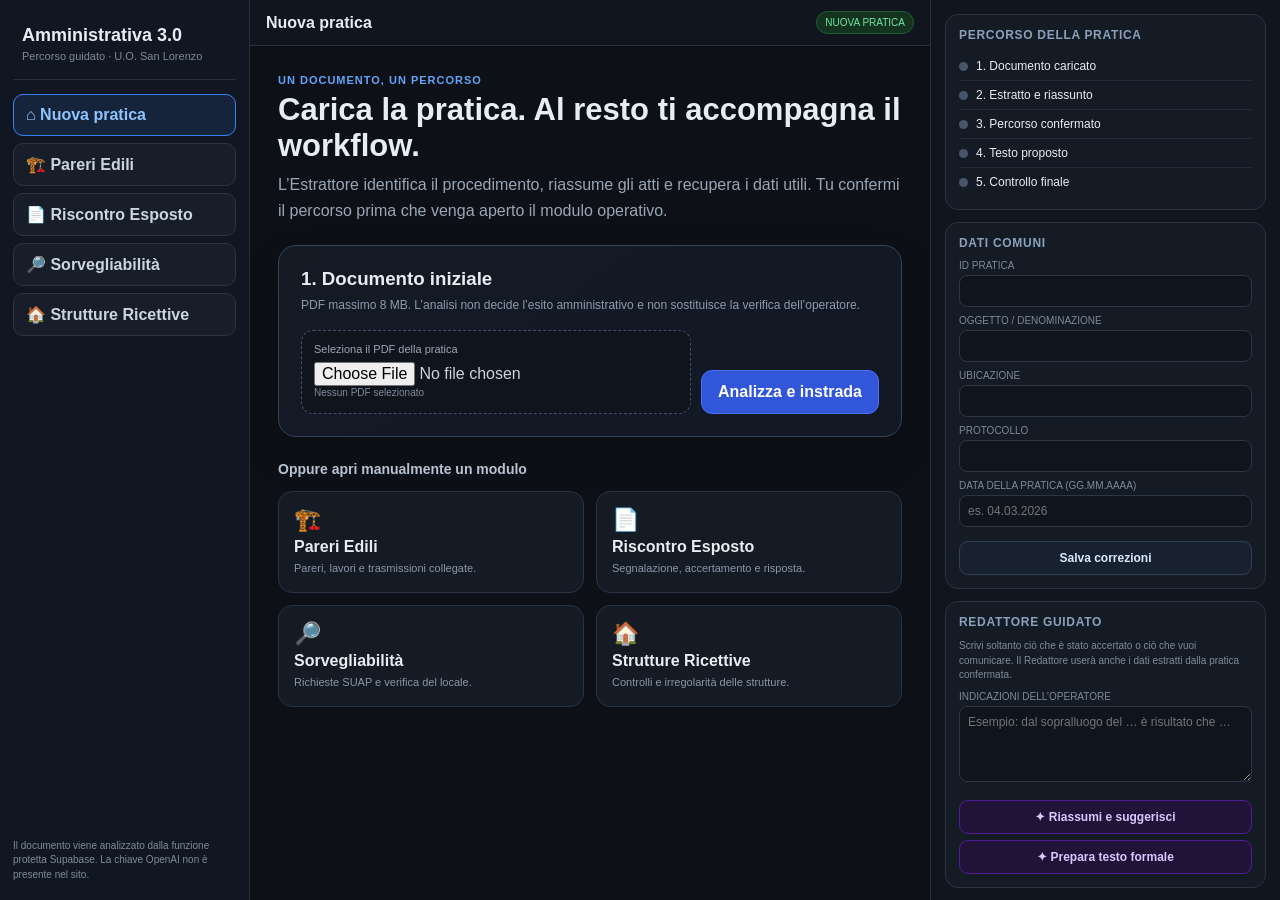
==== index.html @ aaf3ed79 "Amministrativa 3.0 con le correzioni del 29 agosto Prima istantanea del progetto in git. Include i r" ====
<!DOCTYPE html>
<html lang="it">
<head>
<meta charset="UTF-8">
<meta name="viewport" content="width=device-width,initial-scale=1.0">
<title>Amministrativa 3.0 — Percorso guidato</title>
<script src="config.js"></script>
<script src="assets/workflow.js"></script>
<style>
*{box-sizing:border-box}html,body{margin:0;height:100%;font-family:-apple-system,BlinkMacSystemFont,"Segoe UI",sans-serif;background:#0d1117;color:#e6edf3}
button,input,textarea,select{font:inherit}.app{display:grid;grid-template-columns:250px minmax(0,1fr) 350px;height:100vh}
aside{background:#111722;border-right:1px solid #263041;padding:18px 13px;display:flex;flex-direction:column;gap:14px}.brand{padding:7px 9px 17px;border-bottom:1px solid #263041}.brand h1{font-size:18px;margin:0 0 4px}.brand p{font-size:11px;color:#7d8999;margin:0}
.nav{display:flex;flex-direction:column;gap:7px}.nav button{width:100%;text-align:left;border:1px solid #2a3443;background:#171e29;color:#cbd5e1;padding:11px 12px;border-radius:10px;cursor:pointer;font-weight:600}.nav button:hover,.nav button.active{border-color:#3b82f6;background:#16243b;color:#8ec5ff}
main{display:grid;grid-template-rows:auto 1fr;min-width:0}.topbar{display:flex;align-items:center;justify-content:space-between;padding:11px 16px;border-bottom:1px solid #263041;background:#10151e}.title{font-weight:700}.status{font-size:10px;background:#14331f;color:#6ee7a0;border:1px solid #245c37;border-radius:999px;padding:5px 8px}
.workspace{position:relative;min-height:0}.home{height:100%;overflow:auto;padding:28px}.hero{max-width:900px;margin:0 auto}.eyebrow{color:#60a5fa;font-size:11px;font-weight:800;letter-spacing:1px;text-transform:uppercase}.hero h2{font-size:31px;margin:6px 0 8px}.hero>p{color:#9aa6b6;line-height:1.6;margin-top:0}
.intake{margin-top:22px;padding:22px;background:linear-gradient(145deg,#151b25,#121824);border:1px solid #33445b;border-radius:18px;box-shadow:0 18px 40px rgba(0,0,0,.18)}.intake h3{margin:0 0 6px}.intake .help{font-size:12px;color:#8d9aae;line-height:1.5}.upload{display:grid;grid-template-columns:minmax(0,1fr) auto;gap:10px;align-items:end;margin-top:16px}.filebox{background:#0f141d;border:1px dashed #40516a;border-radius:12px;padding:12px}.filebox label{display:block;font-size:11px;color:#9aa6b6;margin-bottom:7px}.filebox input{width:100%;color:#cbd5e1}
.primary{border:1px solid #4c6fff;background:#3156d9;color:white;border-radius:11px;padding:12px 16px;cursor:pointer;font-weight:750}.primary:hover{background:#3d63ea}.primary:disabled{opacity:.55;cursor:wait}.secondary{border:1px solid #334155;background:#182130;color:#dbeafe;border-radius:9px;padding:9px 11px;cursor:pointer;font-weight:650}.secondary:hover{border-color:#4b82c3}
.result{display:none;margin-top:18px;border-top:1px solid #2a3443;padding-top:18px}.result.show{display:block}.route-head{display:flex;gap:10px;align-items:center;flex-wrap:wrap}.route-badge{background:#12335b;border:1px solid #265d97;color:#9dccff;border-radius:999px;padding:6px 10px;font-size:12px;font-weight:750}.confidence{color:#9aa6b6;font-size:11px}.reason{font-size:13px;color:#cbd5e1;line-height:1.5;margin:10px 0}.summary{background:#0f141d;border:1px solid #293344;border-radius:12px;padding:13px;line-height:1.55;font-size:13px}.result-grid{display:grid;grid-template-columns:1fr 1fr;gap:12px;margin-top:12px}.result-box{background:#121823;border:1px solid #263244;border-radius:11px;padding:12px}.result-box h4{font-size:11px;text-transform:uppercase;color:#8192a8;margin:0 0 7px}.result-box ul{margin:0;padding-left:18px;font-size:12px;color:#c4cedb;line-height:1.5}.route-confirm{display:grid;grid-template-columns:minmax(0,1fr) auto;gap:10px;margin-top:14px}.route-confirm select{background:#0f141d;color:#e6edf3;border:1px solid #334155;border-radius:10px;padding:10px}.warning{background:#321b16;border:1px solid #7c3b2c;color:#fdba9a;border-radius:10px;padding:10px;font-size:12px;margin-top:10px}
.manual{margin-top:24px}.manual h3{font-size:14px;color:#b7c3d2}.cards{display:grid;grid-template-columns:repeat(2,minmax(220px,1fr));gap:12px}.card{background:#151b25;border:1px solid #293344;border-radius:14px;padding:15px;cursor:pointer}.card:hover{border-color:#4b82c3;transform:translateY(-1px)}.card h4{margin:5px 0}.card p{font-size:11px;color:#8996a8;line-height:1.45;margin:0}.icon{font-size:22px}iframe{width:100%;height:100%;border:0;display:none;background:#0f131a}
.right{background:#10151e;border-left:1px solid #263041;padding:14px;overflow:auto}.panel{background:#151b25;border:1px solid #293344;border-radius:13px;padding:13px;margin-bottom:12px}.panel h3{font-size:12px;text-transform:uppercase;letter-spacing:.7px;color:#8aa0bb;margin:0 0 10px}.step{display:flex;align-items:center;gap:8px;padding:7px 0;border-bottom:1px solid #222b38;font-size:12px}.step:last-child{border-bottom:0}.dot{width:9px;height:9px;border-radius:50%;background:#475569}.dot.on{background:#22c55e}.field{margin:8px 0}.field label{display:block;font-size:10px;color:#7d8999;margin-bottom:4px;text-transform:uppercase}.field input,.field textarea{width:100%;background:#0f141d;border:1px solid #2b3646;color:#e6edf3;border-radius:8px;padding:8px;font-size:12px}.field textarea{min-height:76px;resize:vertical}.btn{width:100%;border:1px solid #334155;background:#182130;color:#dbeafe;border-radius:9px;padding:9px 10px;cursor:pointer;font-size:12px;font-weight:650;margin-top:6px}.btn.ai{border-color:#4c1d95;background:#211238;color:#d8c8ff}.btn.warn{border-color:#7c2d12;background:#271409;color:#fdba74}.btn.danger{border-color:#7f1d1d;background:#2b1114;color:#fca5a5}.finding{font-size:11px;padding:7px 8px;border-radius:8px;background:#2b1a0c;color:#fdba74;border:1px solid #7c2d12;margin:6px 0}.ok{font-size:11px;padding:7px 8px;border-radius:8px;background:#10291a;color:#86efac;border:1px solid #166534;margin:6px 0}.small{font-size:10px;color:#7f8b9b;line-height:1.45}.writer-result{display:none;margin-top:10px}.writer-result.show{display:block}.writer-summary{font-size:11px;line-height:1.5;color:#cbd5e1;background:#101720;padding:9px;border-radius:8px}.mini-title{font-size:10px;text-transform:uppercase;color:#8aa0bb;margin:10px 0 4px}.mini-list{margin:0;padding-left:16px;color:#cbd5e1;font-size:11px;line-height:1.45}.next-question{font-size:11px;color:#a7f3d0;margin-top:8px}.busyline{display:none;color:#9dccff;font-size:12px;margin-top:10px}.busyline.show{display:block}
@media(max-width:1150px){.app{grid-template-columns:220px 1fr}.right{position:fixed;right:12px;bottom:12px;top:62px;width:330px;z-index:5;box-shadow:0 15px 45px #000;display:none}.right.open{display:block}.topbar{padding-right:88px}.mobile-panel{display:block!important}}
@media(min-width:1151px){.mobile-panel{display:none!important}}@media(max-width:760px){.app{grid-template-columns:1fr}.app aside{display:none}.home{padding:17px}.upload,.route-confirm,.result-grid{grid-template-columns:1fr}.cards{grid-template-columns:1fr}.right{left:10px;width:auto}}
</style>
</head>
<body>
<div class="app">
<aside>
  <div class="brand"><h1>Amministrativa 3.0</h1><p>Percorso guidato · U.O. San Lorenzo</p></div>
  <div class="nav">
    <button class="active" data-home>⌂ Nuova pratica</button>
    <button data-module="modules/pareri-edili.html" data-key="edili" data-title="Pareri Edili">🏗️ Pareri Edili</button>
    <button data-module="modules/riscontro-esposto.html" data-key="esposto" data-title="Riscontro Esposto">📄 Riscontro Esposto</button>
    <button data-module="modules/sorvegliabilita.html" data-key="sorvegliabilita" data-title="Sorvegliabilità">🔎 Sorvegliabilità</button>
    <button data-module="modules/strutture-ricettive.html" data-key="ricettive" data-title="Strutture Ricettive">🏠 Strutture Ricettive</button>
  </div>
  <div class="small" style="margin-top:auto">Il documento viene analizzato dalla funzione protetta Supabase. La chiave OpenAI non è presente nel sito.</div>
</aside>

<main>
  <div class="topbar"><div class="title" id="pageTitle">Nuova pratica</div><button class="secondary mobile-panel" id="mobilePanel" type="button">Workflow</button><div class="status" id="statusBadge">NUOVA PRATICA</div></div>
  <div class="workspace">
    <section class="home" id="home">
      <div class="hero">
        <div class="eyebrow">Un documento, un percorso</div>
        <h2>Carica la pratica. Al resto ti accompagna il workflow.</h2>
        <p>L’Estrattore identifica il procedimento, riassume gli atti e recupera i dati utili. Tu confermi il percorso prima che venga aperto il modulo operativo.</p>

        <div class="intake">
          <h3>1. Documento iniziale</h3>
          <div class="help">PDF massimo 8 MB. L’analisi non decide l’esito amministrativo e non sostituisce la verifica dell’operatore.</div>
          <div class="upload">
            <div class="filebox"><label for="wfPdf">Seleziona il PDF della pratica</label><input id="wfPdf" type="file" accept="application/pdf,.pdf"><div class="small" id="wfPdfInfo">Nessun PDF selezionato</div></div>
            <button class="primary" id="analyzeButton" type="button">Analizza e instrada</button>
          </div>
          <div class="busyline" id="analysisBusy">L’Estrattore sta leggendo e classificando il documento…</div>
          <div class="result" id="intakeResult">
            <div class="route-head"><span class="route-badge" id="routeBadge"></span><span class="confidence" id="routeConfidence"></span></div>
            <div class="reason" id="routeReason"></div>
            <div class="summary" id="sourceSummary"></div>
            <div class="warning" id="routeWarning" hidden></div>
            <div class="result-grid">
              <div class="result-box"><h4>Fatti trovati</h4><ul id="keyFacts"></ul></div>
              <div class="result-box"><h4>Da verificare o completare</h4><ul id="missingInformation"></ul></div>
            </div>
            <div class="route-confirm">
              <select id="routeSelect" aria-label="Percorso della pratica">
                <option value="edili">Pareri Edili</option><option value="esposto">Riscontro Esposto</option><option value="sorvegliabilita">Sorvegliabilità</option><option value="ricettive">Strutture Ricettive</option>
              </select>
              <button class="primary" id="confirmRoute" type="button">Conferma e apri</button>
            </div>
          </div>
        </div>

        <div class="manual">
          <h3>Oppure apri manualmente un modulo</h3>
          <div class="cards">
            <div class="card" data-module="modules/pareri-edili.html" data-key="edili" data-title="Pareri Edili"><div class="icon">🏗️</div><h4>Pareri Edili</h4><p>Pareri, lavori e trasmissioni collegate.</p></div>
            <div class="card" data-module="modules/riscontro-esposto.html" data-key="esposto" data-title="Riscontro Esposto"><div class="icon">📄</div><h4>Riscontro Esposto</h4><p>Segnalazione, accertamento e risposta.</p></div>
            <div class="card" data-module="modules/sorvegliabilita.html" data-key="sorvegliabilita" data-title="Sorvegliabilità"><div class="icon">🔎</div><h4>Sorvegliabilità</h4><p>Richieste SUAP e verifica del locale.</p></div>
            <div class="card" data-module="modules/strutture-ricettive.html" data-key="ricettive" data-title="Strutture Ricettive"><div class="icon">🏠</div><h4>Strutture Ricettive</h4><p>Controlli e irregolarità delle strutture.</p></div>
          </div>
        </div>
      </div>
    </section>
    <iframe id="frame" title="Modulo operativo"></iframe>
  </div>
</main>

<section class="right" id="rightPanel">
  <div class="panel">
    <h3>Percorso della pratica</h3>
    <div class="step"><span class="dot" id="dotDocument"></span>1. Documento caricato</div>
    <div class="step"><span class="dot" id="dotExtract"></span>2. Estratto e riassunto</div>
    <div class="step"><span class="dot" id="dotRoute"></span>3. Percorso confermato</div>
    <div class="step"><span class="dot" id="dotDraft"></span>4. Testo proposto</div>
    <div class="step"><span class="dot" id="dotReview"></span>5. Controllo finale</div>
  </div>

  <div class="panel">
    <h3>Dati comuni</h3>
    <div class="field"><label>ID pratica</label><input id="wfId"></div>
    <div class="field"><label>Oggetto / denominazione</label><input id="wfSubject"></div>
    <div class="field"><label>Ubicazione</label><input id="wfLocation"></div>
    <div class="field"><label>Protocollo</label><input id="wfProtocol"></div>
    <div class="field"><label>Data della pratica (GG.MM.AAAA)</label><input id="wfDate" placeholder="es. 04.03.2026"></div>
    <button class="btn" id="savePractice" type="button">Salva correzioni</button>
  </div>

  <div class="panel">
    <h3>Redattore guidato</h3>
    <div class="small">Scrivi soltanto ciò che è stato accertato o ciò che vuoi comunicare. Il Redattore userà anche i dati estratti dalla pratica confermata.</div>
    <div class="field"><label>Indicazioni dell’operatore</label><textarea id="operatorNotes" placeholder="Esempio: dal sopralluogo del … è risultato che …"></textarea></div>
    <button class="btn ai" id="summarizeButton" type="button">✦ Riassumi e suggerisci</button>
    <button class="btn ai" id="draftButton" type="button">✦ Prepara testo formale</button>
    <div class="writer-result" id="writerResult">
      <div class="mini-title">Sintesi</div><div class="writer-summary" id="writerSummary"></div>
      <div class="mini-title">Suggerimenti</div><ul class="mini-list" id="writerSuggestions"></ul>
      <div class="mini-title">Informazioni mancanti</div><ul class="mini-list" id="writerMissing"></ul>
      <div class="next-question" id="writerQuestion"></div>
      <div class="field"><label>Proposta modificabile</label><textarea id="wfDraft"></textarea></div>
    </div>
  </div>

  <div class="panel"><h3>Revisore</h3><button class="btn warn" id="reviewButton" type="button">Controlla pratica</button><div id="reviewBox"></div></div>
  <button class="btn danger" id="newPracticeButton" type="button">Nuova pratica / azzera tutto</button>
</section>
</div>

<script>
(function(){
  "use strict";
  const A=window.ADMIN3;
  if(!A||!A.state){
    document.body.textContent="";
    const box=document.createElement("div");
    box.style.cssText="max-width:620px;margin:80px auto;padding:24px;border:1px solid #7c3b2c;background:#321b16;color:#fdba9a;border-radius:12px;line-height:1.6;font-family:sans-serif";
    box.textContent="Motore del workflow non caricato. Verifica che config.js e assets/workflow.js siano raggiungibili e ricarica la pagina.";
    document.body.appendChild(box);
    return;
  }
  const MODULE_META={
    edili:{label:"Pareri Edili",path:"modules/pareri-edili.html"},
    esposto:{label:"Riscontro Esposto",path:"modules/riscontro-esposto.html"},
    sorvegliabilita:{label:"Sorvegliabilità",path:"modules/sorvegliabilita.html"},
    ricettive:{label:"Strutture Ricettive",path:"modules/strutture-ricettive.html"}
  };
  const $=id=>document.getElementById(id);
  const frame=$("frame"),home=$("home"),title=$("pageTitle");
  let workflowDocument=null;

  function setList(element,items,emptyText){
    element.textContent="";
    const values=Array.isArray(items)&&items.length?items:[emptyText];
    values.forEach(value=>{const li=document.createElement("li");li.textContent=value;element.appendChild(li);});
  }

  function showHome(){
    frame.style.display="none";frame.src="about:blank";home.style.display="block";title.textContent="Nuova pratica";
    document.querySelectorAll("[data-home],[data-module]").forEach(x=>x.classList.remove("active"));
    document.querySelector("[data-home]").classList.add("active");
  }

  function openModule(path,key,label){
    A.state.module=key;
    if(A.state.classification)A.state.classification.confirmedModule=key;
    A.state.status="routed";A.save();
    home.style.display="none";frame.style.display="block";frame.src=path;title.textContent=label;
    document.querySelectorAll("[data-home],[data-module]").forEach(x=>x.classList.remove("active"));
    document.querySelectorAll(`[data-module="${path}"]`).forEach(x=>x.classList.add("active"));
    syncUI();
  }

  function saveCommon(){
    A.state.practice.id=$("wfId").value.trim();
    A.state.practice.subject=$("wfSubject").value.trim();
    A.state.practice.location=$("wfLocation").value.trim();
    A.state.practice.protocol=$("wfProtocol").value.trim();
    A.state.practice.date=A.normDate($("wfDate").value);
    A.state.practice.notes=$("operatorNotes").value.trim();
    A.state.draft=$("wfDraft").value;
    A.save();syncUI();
  }

  function renderExtraction(){
    const result=A.state.extraction;
    const box=$("intakeResult");
    if(!result){box.classList.remove("show");return;}
    const meta=MODULE_META[result.module]||{label:"Percorso da verificare"};
    $("routeBadge").textContent=meta.label;
    $("routeConfidence").textContent="Confidenza "+(result.confidence||"da verificare");
    $("routeReason").textContent=result.routeReason||"Verifica il percorso proposto.";
    $("sourceSummary").textContent=result.sourceSummary||"Nessuna sintesi disponibile.";
    setList($("keyFacts"),result.keyFacts,"Nessun fatto certo estratto.");
    setList($("missingInformation"),result.missingInformation,"Nessuna mancanza segnalata.");
    $("routeSelect").value=result.module;
    const unsupported=result.isSupported===false;
    $("routeWarning").hidden=!unsupported;
    $("routeWarning").textContent=unsupported?"Il documento potrebbe non appartenere ai quattro percorsi disponibili. Controlla manualmente prima di proseguire.":"";
    box.classList.add("show");
  }

  function renderWriter(){
    const result=A.state.writer;
    const box=$("writerResult");
    if(!result){box.classList.remove("show");return;}
    $("writerSummary").textContent=result.summary||"";
    setList($("writerSuggestions"),result.suggestions,"Nessun suggerimento ulteriore.");
    setList($("writerMissing"),result.missingInformation,"Nessuna informazione mancante segnalata.");
    $("writerQuestion").textContent=result.nextQuestion?"Domanda utile: "+result.nextQuestion:"";
    $("wfDraft").value=A.state.draft||result.text||"";
    box.classList.add("show");
  }

  window.syncUI=function(){
    const setField=(id,value)=>{const el=$(id);if(document.activeElement!==el)el.value=value||"";};
    setField("wfId",A.state.practice.id);
    setField("wfSubject",A.state.practice.subject);
    setField("wfLocation",A.state.practice.location);
    setField("wfProtocol",A.state.practice.protocol);
    setField("wfDate",A.state.practice.date);
    if(document.activeElement!==$("operatorNotes"))$("operatorNotes").value=A.state.practice.notes||"";
    if(document.activeElement!==$("wfDraft"))$("wfDraft").value=A.state.draft||"";
    $("dotDocument").classList.toggle("on",!!workflowDocument||!!A.state.extraction);
    $("dotExtract").classList.toggle("on",!!A.state.extraction);
    $("dotRoute").classList.toggle("on",!!A.state.module);
    $("dotDraft").classList.toggle("on",!!(A.state.draft||"").trim());
    $("dotReview").classList.toggle("on",A.state.status==="ready");
    $("statusBadge").textContent=A.state.status==="ready"?"PRONTA":A.state.status==="needs_review"?"DA RIVEDERE":A.state.status==="new"?"NUOVA PRATICA":"IN LAVORAZIONE";
    $("statusBadge").title=A.state.saveError||"";
    if(A.state.saveError)$("statusBadge").textContent="MEMORIA PIENA";
    renderExtraction();renderWriter();
  };

  $("wfPdf").addEventListener("change",function(){
    const file=this.files&&this.files[0];workflowDocument=null;
    if(!file){$("wfPdfInfo").textContent="Nessun PDF selezionato";syncUI();return;}
    const mime=String(file.type||"").toLowerCase();
    const mimeOk=mime===""||mime==="application/pdf"||mime==="application/octet-stream";
    if(!mimeOk||!file.name.toLowerCase().endsWith(".pdf")){this.value="";$("wfPdfInfo").textContent="Formato non valido";alert("Seleziona un file PDF.");return;}
    if(file.size<1||file.size>8*1024*1024){this.value="";$("wfPdfInfo").textContent="Dimensione non valida";alert("Il PDF deve avere dimensione massima di 8 MB.");return;}
    workflowDocument=file;$("wfPdfInfo").textContent=file.name+" · "+(file.size/1024/1024).toFixed(2)+" MB";syncUI();
  });

  function readWorkflowDocument(){
    return new Promise((resolve,reject)=>{
      if(!workflowDocument){reject(new Error("Carica prima un PDF."));return;}
      const reader=new FileReader();
      reader.onload=()=>resolve({filename:workflowDocument.name.slice(0,128),mimeType:"application/pdf",size:workflowDocument.size,base64:String(reader.result||"").split(",")[1]||""});
      reader.onerror=()=>reject(new Error("Lettura del PDF non riuscita."));reader.readAsDataURL(workflowDocument);
    });
  }

  function hasWorkInProgress(){
    if((A.state.draft||"").trim())return true;
    if(A.state.extraction||A.state.writer)return true;
    return Object.keys(A.state.moduleData||{}).length>0;
  }

  async function analyzePractice(){
    if(!workflowDocument){alert("Carica prima il PDF della pratica.");return;}
    if(hasWorkInProgress()&&!confirm("Analizzare questo PDF azzera la pratica in corso: estrazione, testo del Redattore e bozze dei moduli. Procedere?"))return;
    $("analyzeButton").disabled=true;$("analysisBusy").classList.add("show");
    try{
      const documentData=await readWorkflowDocument();
      A.reset();
      const result=await A.callAgent("extractor",{document:documentData,practice:{}},"auto");
      A.state.extraction=result;
      A.state.classification={suggestedModule:result.module,confidence:result.confidence,routeReason:result.routeReason,confirmedModule:null};
      if(result.practice&&typeof result.practice==="object"){Object.assign(A.state.practice,result.practice);A.state.practice.date=A.normDate(A.state.practice.date);}
      A.state.status="extracted";A.save();syncUI();
    }catch(error){alert(error.message);}
    finally{$("analyzeButton").disabled=false;$("analysisBusy").classList.remove("show");}
  }

  async function runWriter(mode){
    saveCommon();
    if(!A.state.module){alert("Conferma prima il percorso della pratica.");return;}
    if(!A.state.extraction&&!A.state.practice.notes){alert("Analizza un documento oppure scrivi le indicazioni dell’operatore.");return;}
    const buttons=[$("summarizeButton"),$("draftButton")];buttons.forEach(button=>button.disabled=true);
    try{
      const result=await A.callAgent("writer",{
        mode,
        practice:A.state.practice,
        extraction:A.state.extraction,
        moduleData:A.state.moduleData[A.state.module]||{},
        operatorNotes:A.state.practice.notes,
        currentDraft:A.state.draft
      },A.state.module);
      A.state.writer=result;
      if(result.text)A.state.draft=result.text;
      A.state.status="drafted";A.save();syncUI();
    }catch(error){alert(error.message);}
    finally{buttons.forEach(button=>button.disabled=false);}
  }

  function runReview(){
    saveCommon();const findings=A.review(),box=$("reviewBox");box.textContent="";
    if(!findings.length){const ok=document.createElement("div");ok.className="ok";ok.textContent="✓ Nessuna anomalia comune rilevata";box.appendChild(ok);}
    else findings.forEach(item=>{const finding=document.createElement("div");finding.className="finding";finding.textContent="⚠ "+item.label;box.appendChild(finding);});
    syncUI();
  }

  function newPractice(){
    if(!confirm("Azzera completamente pratica, estrazione, testo e bozze dei moduli?"))return;
    A.reset();workflowDocument=null;$("wfPdf").value="";$("wfPdfInfo").textContent="Nessun PDF selezionato";$("reviewBox").textContent="";showHome();syncUI();
  }

  window.requestNewPracticeFromModule=newPractice;

  document.querySelectorAll("[data-module]").forEach(el=>el.addEventListener("click",()=>openModule(el.dataset.module,el.dataset.key,el.dataset.title)));
  document.querySelector("[data-home]").addEventListener("click",showHome);
  $("analyzeButton").addEventListener("click",analyzePractice);
  $("confirmRoute").addEventListener("click",()=>{const key=$("routeSelect").value,meta=MODULE_META[key];openModule(meta.path,key,meta.label);});
  $("savePractice").addEventListener("click",saveCommon);
  $("summarizeButton").addEventListener("click",()=>runWriter("summary"));
  $("draftButton").addEventListener("click",()=>runWriter("draft"));
  $("reviewButton").addEventListener("click",runReview);
  $("newPracticeButton").addEventListener("click",newPractice);
  $("mobilePanel").addEventListener("click",()=>$("rightPanel").classList.toggle("open"));
  $("wfDraft").addEventListener("input",()=>{A.state.draft=$("wfDraft").value;A.save();});
  ["wfId","wfSubject","wfLocation","wfProtocol","wfDate","operatorNotes"].forEach(id=>$(id).addEventListener("blur",saveCommon));
  syncUI();
})();
</script>
</body>
</html>
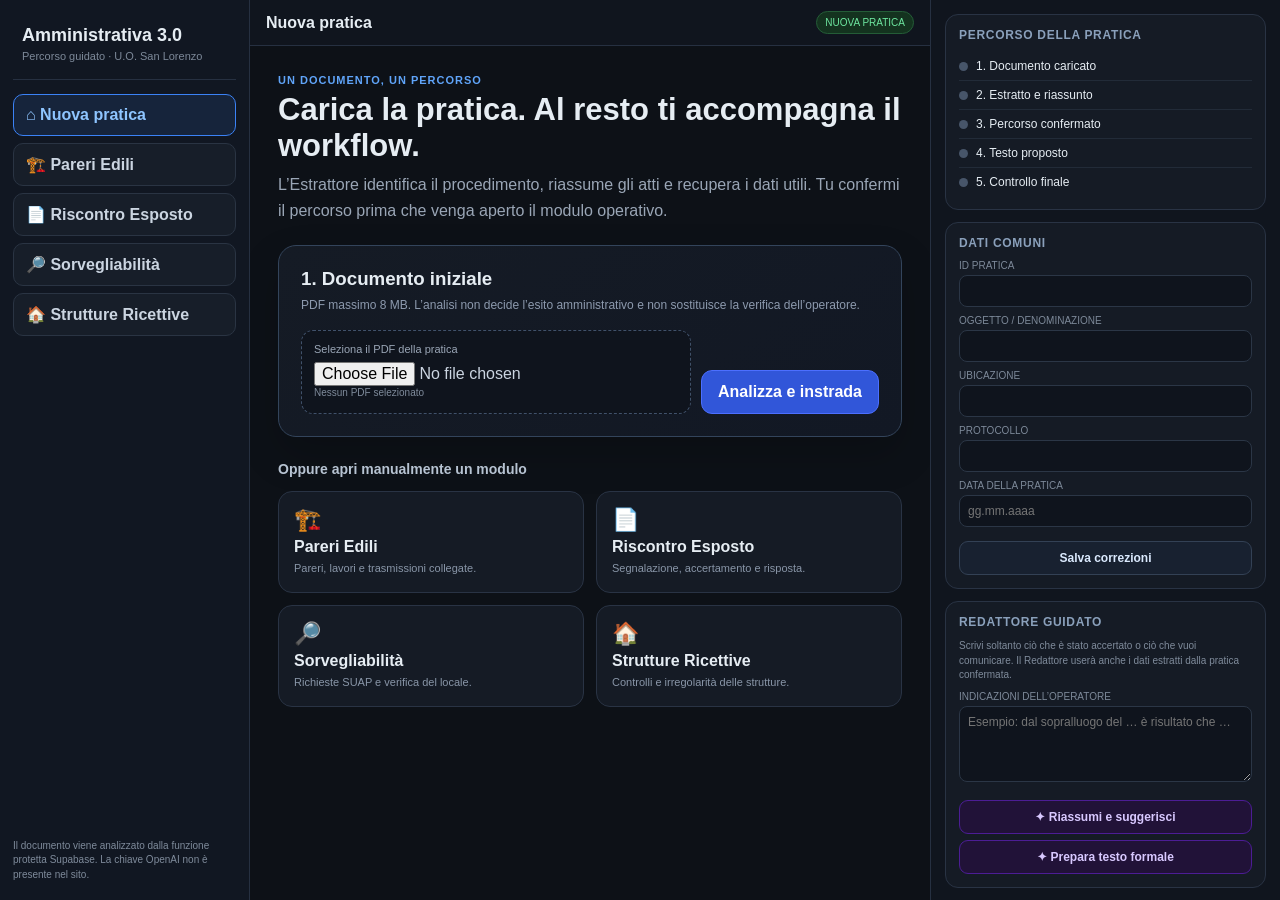
==== commit fdc277b6: "Aggiorna alla versione con targetInstruction, VOCI_RIC e regola esito_contraddetto" ====
--- a/index.html
+++ b/index.html
@@ -102,7 +102,7 @@
     <div class="field"><label>Oggetto / denominazione</label><input id="wfSubject"></div>
     <div class="field"><label>Ubicazione</label><input id="wfLocation"></div>
     <div class="field"><label>Protocollo</label><input id="wfProtocol"></div>
-    <div class="field"><label>Data della pratica (GG.MM.AAAA)</label><input id="wfDate" placeholder="es. 04.03.2026"></div>
+    <div class="field"><label>Data della pratica</label><input id="wfDate" placeholder="gg.mm.aaaa"></div>
     <button class="btn" id="savePractice" type="button">Salva correzioni</button>
   </div>
 
@@ -175,7 +175,7 @@
     A.state.practice.subject=$("wfSubject").value.trim();
     A.state.practice.location=$("wfLocation").value.trim();
     A.state.practice.protocol=$("wfProtocol").value.trim();
-    A.state.practice.date=A.normDate($("wfDate").value);
+    A.state.practice.date=$("wfDate").value.trim();
     A.state.practice.notes=$("operatorNotes").value.trim();
     A.state.draft=$("wfDraft").value;
     A.save();syncUI();
@@ -266,7 +266,7 @@
       const result=await A.callAgent("extractor",{document:documentData,practice:{}},"auto");
       A.state.extraction=result;
       A.state.classification={suggestedModule:result.module,confidence:result.confidence,routeReason:result.routeReason,confirmedModule:null};
-      if(result.practice&&typeof result.practice==="object"){Object.assign(A.state.practice,result.practice);A.state.practice.date=A.normDate(A.state.practice.date);}
+      if(result.practice&&typeof result.practice==="object")Object.assign(A.state.practice,result.practice);
       A.state.status="extracted";A.save();syncUI();
     }catch(error){alert(error.message);}
     finally{$("analyzeButton").disabled=false;$("analysisBusy").classList.remove("show");}
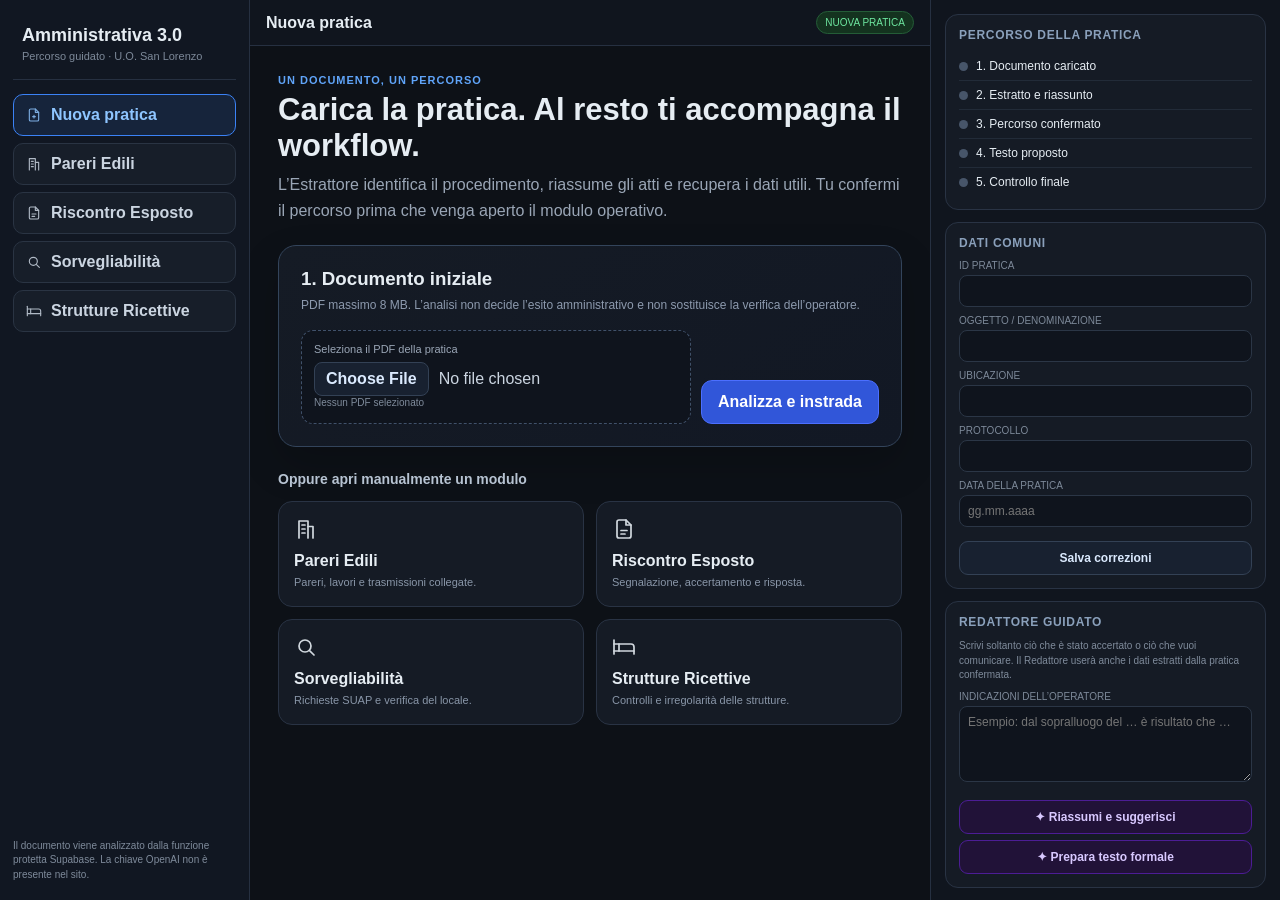
==== commit 9560da0a: "Interfaccia: icone SVG al posto delle emoji, contrasto conforme AA, sezioni richiudibili, campo file" ====
--- a/index.html
+++ b/index.html
@@ -14,7 +14,7 @@
 main{display:grid;grid-template-rows:auto 1fr;min-width:0}.topbar{display:flex;align-items:center;justify-content:space-between;padding:11px 16px;border-bottom:1px solid #263041;background:#10151e}.title{font-weight:700}.status{font-size:10px;background:#14331f;color:#6ee7a0;border:1px solid #245c37;border-radius:999px;padding:5px 8px}
 .workspace{position:relative;min-height:0}.home{height:100%;overflow:auto;padding:28px}.hero{max-width:900px;margin:0 auto}.eyebrow{color:#60a5fa;font-size:11px;font-weight:800;letter-spacing:1px;text-transform:uppercase}.hero h2{font-size:31px;margin:6px 0 8px}.hero>p{color:#9aa6b6;line-height:1.6;margin-top:0}
 .intake{margin-top:22px;padding:22px;background:linear-gradient(145deg,#151b25,#121824);border:1px solid #33445b;border-radius:18px;box-shadow:0 18px 40px rgba(0,0,0,.18)}.intake h3{margin:0 0 6px}.intake .help{font-size:12px;color:#8d9aae;line-height:1.5}.upload{display:grid;grid-template-columns:minmax(0,1fr) auto;gap:10px;align-items:end;margin-top:16px}.filebox{background:#0f141d;border:1px dashed #40516a;border-radius:12px;padding:12px}.filebox label{display:block;font-size:11px;color:#9aa6b6;margin-bottom:7px}.filebox input{width:100%;color:#cbd5e1}
-.primary{border:1px solid #4c6fff;background:#3156d9;color:white;border-radius:11px;padding:12px 16px;cursor:pointer;font-weight:750}.primary:hover{background:#3d63ea}.primary:disabled{opacity:.55;cursor:wait}.secondary{border:1px solid #334155;background:#182130;color:#dbeafe;border-radius:9px;padding:9px 11px;cursor:pointer;font-weight:650}.secondary:hover{border-color:#4b82c3}
+.nav button{display:flex;align-items:center;gap:9px}.ic{width:16px;height:16px;flex:0 0 auto;opacity:.85}.ic-card{width:24px;height:24px;opacity:.9}.filebox input::file-selector-button{background:#182130;color:#dbeafe;border:1px solid #334155;border-radius:8px;padding:7px 11px;margin-right:10px;cursor:pointer;font-weight:650}.filebox input::file-selector-button:hover{border-color:#4b82c3;background:#1d2736}.primary{border:1px solid #4c6fff;background:#3156d9;color:white;border-radius:11px;padding:12px 16px;cursor:pointer;font-weight:750}.primary:hover{background:#3d63ea}.primary:disabled{opacity:.55;cursor:wait}.secondary{border:1px solid #334155;background:#182130;color:#dbeafe;border-radius:9px;padding:9px 11px;cursor:pointer;font-weight:650}.secondary:hover{border-color:#4b82c3}
 .result{display:none;margin-top:18px;border-top:1px solid #2a3443;padding-top:18px}.result.show{display:block}.route-head{display:flex;gap:10px;align-items:center;flex-wrap:wrap}.route-badge{background:#12335b;border:1px solid #265d97;color:#9dccff;border-radius:999px;padding:6px 10px;font-size:12px;font-weight:750}.confidence{color:#9aa6b6;font-size:11px}.reason{font-size:13px;color:#cbd5e1;line-height:1.5;margin:10px 0}.summary{background:#0f141d;border:1px solid #293344;border-radius:12px;padding:13px;line-height:1.55;font-size:13px}.result-grid{display:grid;grid-template-columns:1fr 1fr;gap:12px;margin-top:12px}.result-box{background:#121823;border:1px solid #263244;border-radius:11px;padding:12px}.result-box h4{font-size:11px;text-transform:uppercase;color:#8192a8;margin:0 0 7px}.result-box ul{margin:0;padding-left:18px;font-size:12px;color:#c4cedb;line-height:1.5}.route-confirm{display:grid;grid-template-columns:minmax(0,1fr) auto;gap:10px;margin-top:14px}.route-confirm select{background:#0f141d;color:#e6edf3;border:1px solid #334155;border-radius:10px;padding:10px}.warning{background:#321b16;border:1px solid #7c3b2c;color:#fdba9a;border-radius:10px;padding:10px;font-size:12px;margin-top:10px}
 .manual{margin-top:24px}.manual h3{font-size:14px;color:#b7c3d2}.cards{display:grid;grid-template-columns:repeat(2,minmax(220px,1fr));gap:12px}.card{background:#151b25;border:1px solid #293344;border-radius:14px;padding:15px;cursor:pointer}.card:hover{border-color:#4b82c3;transform:translateY(-1px)}.card h4{margin:5px 0}.card p{font-size:11px;color:#8996a8;line-height:1.45;margin:0}.icon{font-size:22px}iframe{width:100%;height:100%;border:0;display:none;background:#0f131a}
 .right{background:#10151e;border-left:1px solid #263041;padding:14px;overflow:auto}.panel{background:#151b25;border:1px solid #293344;border-radius:13px;padding:13px;margin-bottom:12px}.panel h3{font-size:12px;text-transform:uppercase;letter-spacing:.7px;color:#8aa0bb;margin:0 0 10px}.step{display:flex;align-items:center;gap:8px;padding:7px 0;border-bottom:1px solid #222b38;font-size:12px}.step:last-child{border-bottom:0}.dot{width:9px;height:9px;border-radius:50%;background:#475569}.dot.on{background:#22c55e}.field{margin:8px 0}.field label{display:block;font-size:10px;color:#7d8999;margin-bottom:4px;text-transform:uppercase}.field input,.field textarea{width:100%;background:#0f141d;border:1px solid #2b3646;color:#e6edf3;border-radius:8px;padding:8px;font-size:12px}.field textarea{min-height:76px;resize:vertical}.btn{width:100%;border:1px solid #334155;background:#182130;color:#dbeafe;border-radius:9px;padding:9px 10px;cursor:pointer;font-size:12px;font-weight:650;margin-top:6px}.btn.ai{border-color:#4c1d95;background:#211238;color:#d8c8ff}.btn.warn{border-color:#7c2d12;background:#271409;color:#fdba74}.btn.danger{border-color:#7f1d1d;background:#2b1114;color:#fca5a5}.finding{font-size:11px;padding:7px 8px;border-radius:8px;background:#2b1a0c;color:#fdba74;border:1px solid #7c2d12;margin:6px 0}.ok{font-size:11px;padding:7px 8px;border-radius:8px;background:#10291a;color:#86efac;border:1px solid #166534;margin:6px 0}.small{font-size:10px;color:#7f8b9b;line-height:1.45}.writer-result{display:none;margin-top:10px}.writer-result.show{display:block}.writer-summary{font-size:11px;line-height:1.5;color:#cbd5e1;background:#101720;padding:9px;border-radius:8px}.mini-title{font-size:10px;text-transform:uppercase;color:#8aa0bb;margin:10px 0 4px}.mini-list{margin:0;padding-left:16px;color:#cbd5e1;font-size:11px;line-height:1.45}.next-question{font-size:11px;color:#a7f3d0;margin-top:8px}.busyline{display:none;color:#9dccff;font-size:12px;margin-top:10px}.busyline.show{display:block}
@@ -27,11 +27,11 @@
 <aside>
   <div class="brand"><h1>Amministrativa 3.0</h1><p>Percorso guidato · U.O. San Lorenzo</p></div>
   <div class="nav">
-    <button class="active" data-home>⌂ Nuova pratica</button>
-    <button data-module="modules/pareri-edili.html" data-key="edili" data-title="Pareri Edili">🏗️ Pareri Edili</button>
-    <button data-module="modules/riscontro-esposto.html" data-key="esposto" data-title="Riscontro Esposto">📄 Riscontro Esposto</button>
-    <button data-module="modules/sorvegliabilita.html" data-key="sorvegliabilita" data-title="Sorvegliabilità">🔎 Sorvegliabilità</button>
-    <button data-module="modules/strutture-ricettive.html" data-key="ricettive" data-title="Strutture Ricettive">🏠 Strutture Ricettive</button>
+    <button class="active" data-home><svg class="ic" viewBox="0 0 24 24" fill="none" stroke="currentColor" stroke-width="1.7" stroke-linecap="round" stroke-linejoin="round" aria-hidden="true" focusable="false"><path d="M14 3H7a2 2 0 0 0-2 2v14a2 2 0 0 0 2 2h10a2 2 0 0 0 2-2V8z"/><path d="M14 3v5h5"/><path d="M12 12.5v4M10 14.5h4"/></svg>Nuova pratica</button>
+    <button data-module="modules/pareri-edili.html" data-key="edili" data-title="Pareri Edili"><svg class="ic" viewBox="0 0 24 24" fill="none" stroke="currentColor" stroke-width="1.7" stroke-linecap="round" stroke-linejoin="round" aria-hidden="true" focusable="false"><path d="M5 21V4h9v17"/><path d="M14 9.5h5V21"/><path d="M8 8h3M8 12h3M8 16h3"/></svg>Pareri Edili</button>
+    <button data-module="modules/riscontro-esposto.html" data-key="esposto" data-title="Riscontro Esposto"><svg class="ic" viewBox="0 0 24 24" fill="none" stroke="currentColor" stroke-width="1.7" stroke-linecap="round" stroke-linejoin="round" aria-hidden="true" focusable="false"><path d="M14 3H7a2 2 0 0 0-2 2v14a2 2 0 0 0 2 2h10a2 2 0 0 0 2-2V8z"/><path d="M14 3v5h5"/><path d="M9 13.5h6M9 17h4"/></svg>Riscontro Esposto</button>
+    <button data-module="modules/sorvegliabilita.html" data-key="sorvegliabilita" data-title="Sorvegliabilità"><svg class="ic" viewBox="0 0 24 24" fill="none" stroke="currentColor" stroke-width="1.7" stroke-linecap="round" stroke-linejoin="round" aria-hidden="true" focusable="false"><circle cx="11" cy="11" r="6"/><path d="m20 20-4.2-4.2"/></svg>Sorvegliabilità</button>
+    <button data-module="modules/strutture-ricettive.html" data-key="ricettive" data-title="Strutture Ricettive"><svg class="ic" viewBox="0 0 24 24" fill="none" stroke="currentColor" stroke-width="1.7" stroke-linecap="round" stroke-linejoin="round" aria-hidden="true" focusable="false"><path d="M2 5v14"/><path d="M2 9h17a3 3 0 0 1 3 3v7"/><path d="M2 16h20"/><path d="M7 9v7"/></svg>Strutture Ricettive</button>
   </div>
   <div class="small" style="margin-top:auto">Il documento viene analizzato dalla funzione protetta Supabase. La chiave OpenAI non è presente nel sito.</div>
 </aside>
@@ -74,10 +74,10 @@
         <div class="manual">
           <h3>Oppure apri manualmente un modulo</h3>
           <div class="cards">
-            <div class="card" data-module="modules/pareri-edili.html" data-key="edili" data-title="Pareri Edili"><div class="icon">🏗️</div><h4>Pareri Edili</h4><p>Pareri, lavori e trasmissioni collegate.</p></div>
-            <div class="card" data-module="modules/riscontro-esposto.html" data-key="esposto" data-title="Riscontro Esposto"><div class="icon">📄</div><h4>Riscontro Esposto</h4><p>Segnalazione, accertamento e risposta.</p></div>
-            <div class="card" data-module="modules/sorvegliabilita.html" data-key="sorvegliabilita" data-title="Sorvegliabilità"><div class="icon">🔎</div><h4>Sorvegliabilità</h4><p>Richieste SUAP e verifica del locale.</p></div>
-            <div class="card" data-module="modules/strutture-ricettive.html" data-key="ricettive" data-title="Strutture Ricettive"><div class="icon">🏠</div><h4>Strutture Ricettive</h4><p>Controlli e irregolarità delle strutture.</p></div>
+            <div class="card" data-module="modules/pareri-edili.html" data-key="edili" data-title="Pareri Edili"><div class="icon"><svg class="ic-card" viewBox="0 0 24 24" fill="none" stroke="currentColor" stroke-width="1.7" stroke-linecap="round" stroke-linejoin="round" aria-hidden="true" focusable="false"><path d="M5 21V4h9v17"/><path d="M14 9.5h5V21"/><path d="M8 8h3M8 12h3M8 16h3"/></svg></div><h4>Pareri Edili</h4><p>Pareri, lavori e trasmissioni collegate.</p></div>
+            <div class="card" data-module="modules/riscontro-esposto.html" data-key="esposto" data-title="Riscontro Esposto"><div class="icon"><svg class="ic-card" viewBox="0 0 24 24" fill="none" stroke="currentColor" stroke-width="1.7" stroke-linecap="round" stroke-linejoin="round" aria-hidden="true" focusable="false"><path d="M14 3H7a2 2 0 0 0-2 2v14a2 2 0 0 0 2 2h10a2 2 0 0 0 2-2V8z"/><path d="M14 3v5h5"/><path d="M9 13.5h6M9 17h4"/></svg></div><h4>Riscontro Esposto</h4><p>Segnalazione, accertamento e risposta.</p></div>
+            <div class="card" data-module="modules/sorvegliabilita.html" data-key="sorvegliabilita" data-title="Sorvegliabilità"><div class="icon"><svg class="ic-card" viewBox="0 0 24 24" fill="none" stroke="currentColor" stroke-width="1.7" stroke-linecap="round" stroke-linejoin="round" aria-hidden="true" focusable="false"><circle cx="11" cy="11" r="6"/><path d="m20 20-4.2-4.2"/></svg></div><h4>Sorvegliabilità</h4><p>Richieste SUAP e verifica del locale.</p></div>
+            <div class="card" data-module="modules/strutture-ricettive.html" data-key="ricettive" data-title="Strutture Ricettive"><div class="icon"><svg class="ic-card" viewBox="0 0 24 24" fill="none" stroke="currentColor" stroke-width="1.7" stroke-linecap="round" stroke-linejoin="round" aria-hidden="true" focusable="false"><path d="M2 5v14"/><path d="M2 9h17a3 3 0 0 1 3 3v7"/><path d="M2 16h20"/><path d="M7 9v7"/></svg></div><h4>Strutture Ricettive</h4><p>Controlli e irregolarità delle strutture.</p></div>
           </div>
         </div>
       </div>
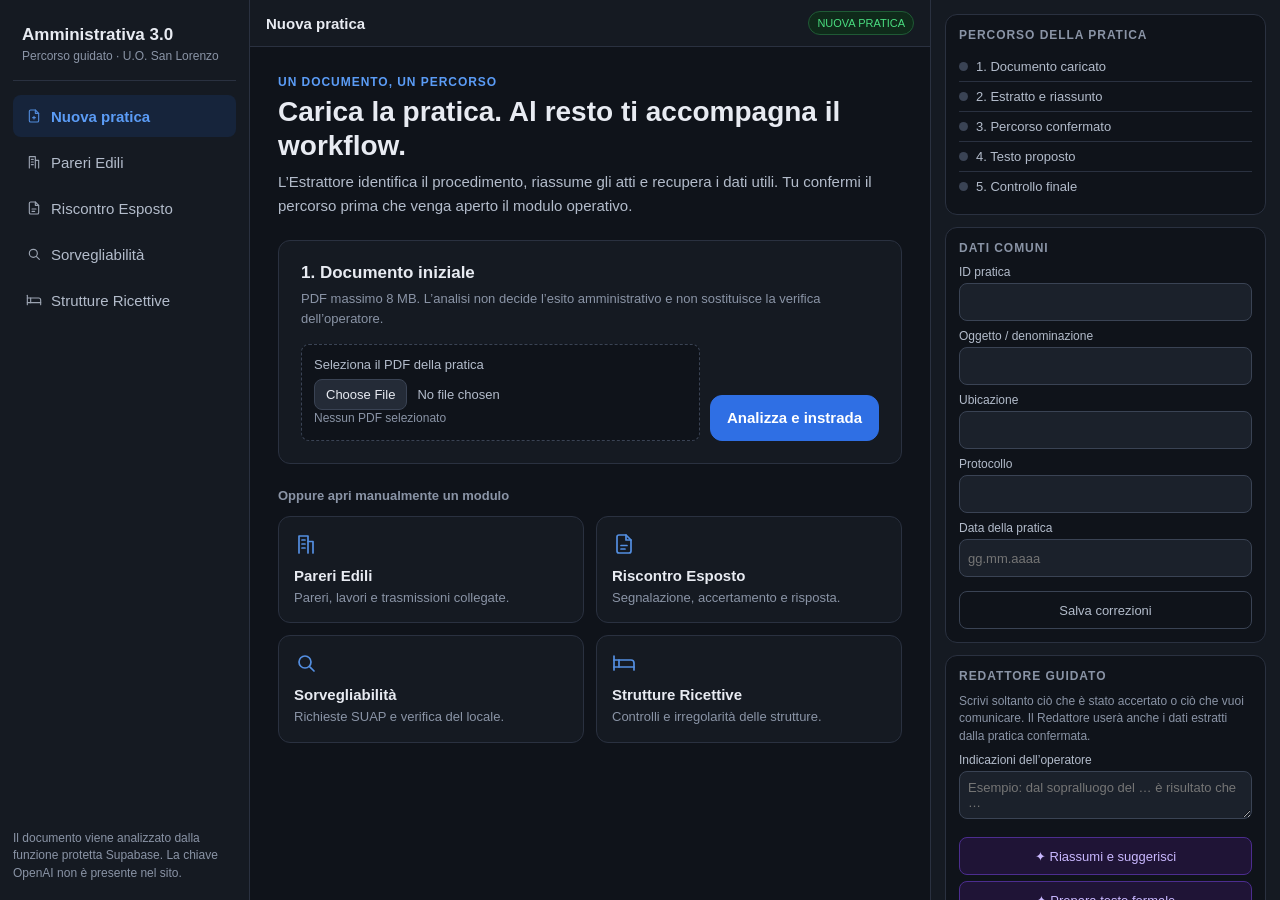
==== commit 6ee0accc: "Tema unico per dashboard e moduli: colori, testo, gerarchia dei comandi, tastiera Co-Authored-By: Cl" ====
--- a/index.html
+++ b/index.html
@@ -21,6 +21,8 @@
 @media(max-width:1150px){.app{grid-template-columns:220px 1fr}.right{position:fixed;right:12px;bottom:12px;top:62px;width:330px;z-index:5;box-shadow:0 15px 45px #000;display:none}.right.open{display:block}.topbar{padding-right:88px}.mobile-panel{display:block!important}}
 @media(min-width:1151px){.mobile-panel{display:none!important}}@media(max-width:760px){.app{grid-template-columns:1fr}.app aside{display:none}.home{padding:17px}.upload,.route-confirm,.result-grid{grid-template-columns:1fr}.cards{grid-template-columns:1fr}.right{left:10px;width:auto}}
 </style>
+<link rel="stylesheet" href="assets/tema.css">
+<link rel="stylesheet" href="assets/tema-dashboard.css">
 </head>
 <body>
 <div class="app">
--- a/assets/tema.css
+++ b/assets/tema.css
@@ -0,0 +1,22 @@
+/* Tema di Amministrativa 3.0: i valori condivisi da dashboard e moduli.
+   Colori, corpi e raggi si cambiano qui e in nessun altro posto. */
+:root{
+  /* superfici, dalla piu profonda alla piu vicina */
+  --bg:#0f131a; --s1:#151a22; --s2:#1b212b; --s3:#242b37;
+  --linea:#2a3140; --linea-forte:#3a4354;
+  /* testo */
+  --tx:#e8ebf2; --tx2:#b3bccb; --tx3:#8a94a6;
+  /* accento e stati */
+  --accento:#5b9cf6; --accento-pieno:#2f6fe4; --accento-tenue:#16243b;
+  --ai:#c9b8ff; --ai-tenue:#1f1436; --ai-linea:#4c2d8f;
+  --ok:#4ade80; --ok-tenue:#0f2a1a; --avviso:#fbbf24; --errore:#f87171; --errore-tenue:#2a1a1a;
+  /* scala del testo: cinque corpi, nessuno sotto i 12 */
+  --t1:12px; --t2:13px; --t3:15px; --t4:17px; --t5:20px; --titolo:28px;
+  /* due raggi */
+  --r1:8px; --r2:12px;
+  --anello:0 0 0 3px rgba(91,156,246,.32);
+}
+
+
+/* Focus da tastiera visibile su tutto cio che si attiva */
+button:focus-visible,[role="button"]:focus-visible,[role="switch"]:focus-visible,[tabindex]:focus-visible,a:focus-visible{outline:2px solid var(--accento);outline-offset:2px;box-shadow:none}
--- a/assets/tema-dashboard.css
+++ b/assets/tema-dashboard.css
@@ -0,0 +1,85 @@
+/* Aspetto della dashboard. Va caricato dopo tema.css e dopo gli stili di index.html. */
+html,body{background:var(--bg);color:var(--tx)}
+
+/* Colonna di sinistra */
+.app aside{background:var(--s1);border-right-color:var(--linea)}
+.app .brand{border-bottom-color:var(--linea)}
+.app .brand h1{font-size:var(--t4)}
+.app .brand p{font-size:var(--t1);color:var(--tx3)}
+.app .nav{gap:4px}
+.app .nav button{background:transparent;border-color:transparent;color:var(--tx2);font-size:var(--t3);font-weight:500;border-radius:var(--r1);min-height:42px}
+.app .nav button:hover{background:var(--s3);border-color:transparent;color:var(--tx)}
+.app .nav button.active{background:var(--accento-tenue);border-color:transparent;color:var(--accento);font-weight:600}
+.app aside .small,.app .small{font-size:var(--t1);color:var(--tx3)}
+
+/* Barra in alto */
+.app .topbar{background:var(--s1);border-bottom-color:var(--linea)}
+.app .title{font-size:var(--t3)}
+.app .status{font-size:11px;background:var(--ok-tenue);color:var(--ok);border-color:#1f5a35}
+
+/* Pagina iniziale */
+.app .eyebrow{font-size:var(--t1);color:var(--accento);letter-spacing:.08em}
+.app .hero h2{font-size:var(--titolo);line-height:1.2}
+.app .hero>p{font-size:var(--t3);color:var(--tx2)}
+.app .intake{background:var(--s1);border-color:var(--linea);border-radius:var(--r2);box-shadow:none}
+.app .intake h3{font-size:var(--t4)}
+.app .intake .help{font-size:var(--t2);color:var(--tx3)}
+.app .filebox{background:var(--bg);border-color:var(--linea-forte);border-radius:var(--r1)}
+.app .filebox label{font-size:var(--t2);color:var(--tx2)}
+.app .filebox input{color:var(--tx2);font-size:var(--t2)}
+.app .filebox input::file-selector-button{background:var(--s3);color:var(--tx);border-color:var(--linea-forte);border-radius:var(--r1);font-weight:500}
+.app .primary{background:var(--accento-pieno);border-color:var(--accento-pieno);font-size:var(--t3);font-weight:600;border-radius:var(--r2);min-height:46px}
+.app .primary:hover{background:#3b7bf0}
+.app .secondary{background:transparent;border-color:var(--linea-forte);color:var(--tx2);font-size:var(--t2);font-weight:500;border-radius:var(--r1)}
+.app .secondary:hover{background:var(--s3);color:var(--tx);border-color:var(--linea-forte)}
+.app .manual h3{font-size:var(--t2);color:var(--tx3);font-weight:600}
+.app .card{background:var(--s1);border-color:var(--linea);border-radius:var(--r2)}
+.app .card:hover{border-color:var(--accento);transform:none}
+.app .card h4{font-size:var(--t3)}
+.app .card p{font-size:var(--t2);color:var(--tx3)}
+.app .ic-card{color:var(--accento)}
+
+/* Esito dell'analisi */
+.app .result{border-top-color:var(--linea)}
+.app .route-badge{background:var(--accento-tenue);border-color:#244067;color:var(--accento);font-size:var(--t2);font-weight:600}
+.app .confidence{font-size:var(--t1);color:var(--tx3)}
+.app .reason{font-size:var(--t3);color:var(--tx2)}
+.app .summary{background:var(--bg);border-color:var(--linea);border-radius:var(--r1);font-size:var(--t3)}
+.app .result-box{background:var(--bg);border-color:var(--linea);border-radius:var(--r1)}
+.app .result-box h4{font-size:var(--t1);color:var(--tx3);letter-spacing:.08em}
+.app .result-box ul{font-size:var(--t2);color:var(--tx2)}
+.app .route-confirm select{background:var(--s2);color:var(--tx);border-color:var(--linea-forte);border-radius:var(--r1);font-size:var(--t3)}
+.app .warning{background:#2a1a0c;border-color:#7c4a12;color:var(--avviso);font-size:var(--t2);border-radius:var(--r1)}
+.app .busyline{font-size:var(--t2);color:var(--accento)}
+.app iframe{background:var(--bg)}
+
+/* Colonna di destra */
+.app .right{background:var(--s1);border-left-color:var(--linea)}
+.app .panel{background:var(--bg);border-color:var(--linea);border-radius:var(--r2)}
+.app .panel h3{font-size:var(--t1);color:var(--tx3);letter-spacing:.08em}
+.app .step{font-size:var(--t2);color:var(--tx2);border-bottom-color:var(--linea)}
+.app .dot{background:var(--linea-forte)}
+.app .dot.on{background:var(--ok)}
+.app .field label{font-size:var(--t1);color:var(--tx2);text-transform:none;font-weight:500}
+.app .field input,.app .field textarea{background:var(--s2);border-color:var(--linea-forte);color:var(--tx);border-radius:var(--r1);font-size:var(--t2);min-height:38px}
+.app .field input:focus,.app .field textarea:focus,.app .route-confirm select:focus{outline:none;border-color:var(--accento);box-shadow:var(--anello)}
+.app .btn{background:transparent;border-color:var(--linea-forte);color:var(--tx2);font-size:var(--t2);font-weight:500;border-radius:var(--r1);min-height:38px}
+.app .btn:hover{background:var(--s3);color:var(--tx)}
+.app .btn.ai{background:var(--ai-tenue);border-color:var(--ai-linea);color:var(--ai)}
+.app .btn.ai:hover{background:#2a1a47;color:var(--ai)}
+.app .btn.warn{background:transparent;border-color:#7c4a12;color:var(--avviso)}
+.app .btn.danger{background:transparent;border-color:transparent;color:var(--errore)}
+.app .btn.danger:hover{background:var(--errore-tenue);border-color:#7f1d1d;color:var(--errore)}
+.app .finding{font-size:var(--t1);background:#2a1a0c;border-color:#7c4a12;color:var(--avviso);border-radius:var(--r1)}
+.app .ok{font-size:var(--t1);background:var(--ok-tenue);border-color:#1f5a35;color:var(--ok);border-radius:var(--r1)}
+.app .writer-summary{font-size:var(--t2);background:var(--s2);color:var(--tx2);border-radius:var(--r1)}
+.app .mini-title{font-size:var(--t1);color:var(--tx3)}
+.app .mini-list,.app .next-question{font-size:var(--t2)}
+
+/* Telefono: con un modulo aperto la barra in alto era piu larga dello schermo. */
+@media(max-width:760px){
+  .app main{min-width:0}
+  .app .topbar{padding:10px 12px;gap:8px}
+  .app .title{min-width:0;overflow:hidden;text-overflow:ellipsis;white-space:nowrap}
+  .app .topbar .secondary,.app .status{flex:0 0 auto;white-space:nowrap}
+}
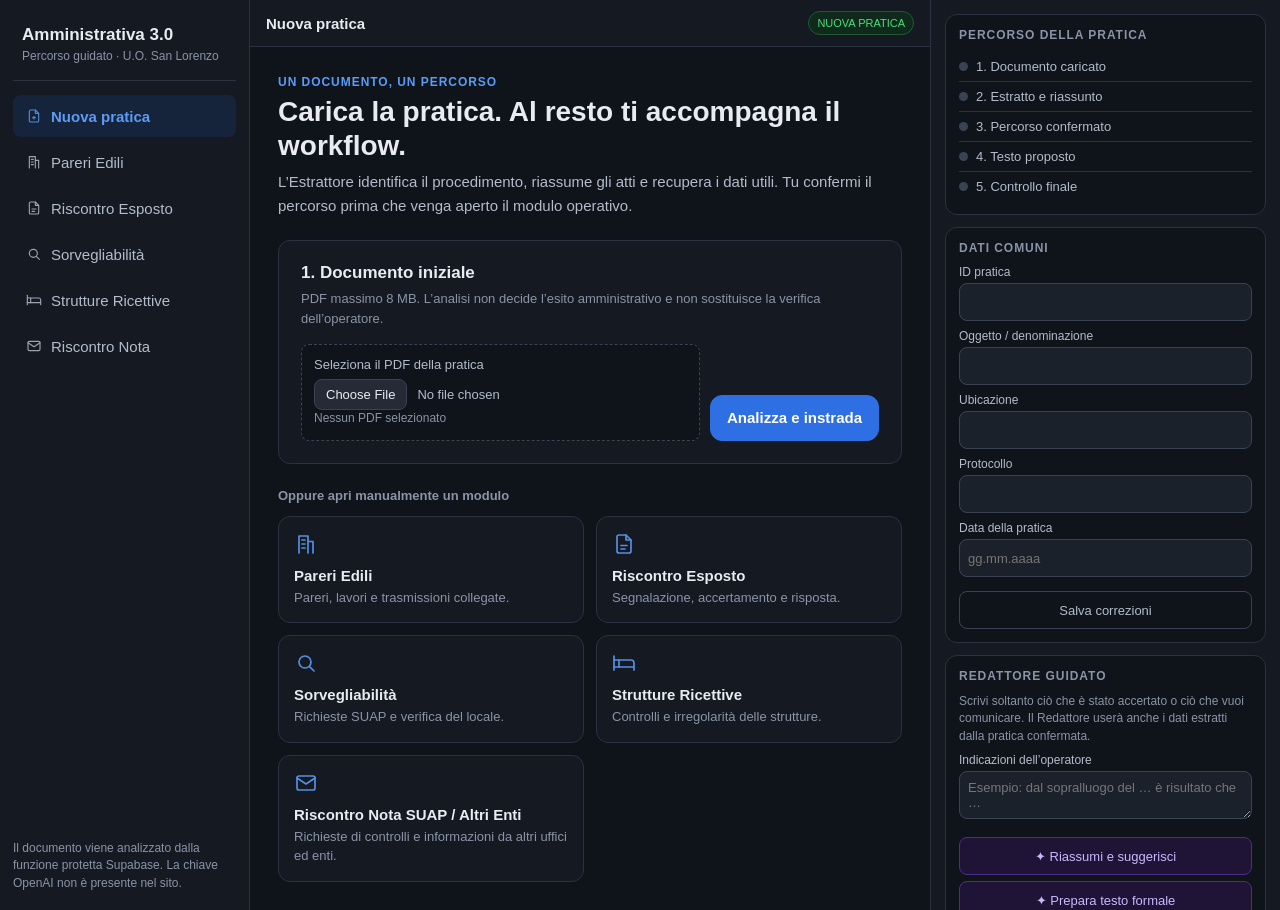
==== commit dc43bccb: "Riscontro Nota SUAP / Altri Enti: nuovo modulo sul modello del Riscontro Esposto Per le note con cui" ====
--- a/index.html
+++ b/index.html
@@ -34,6 +34,7 @@
     <button data-module="modules/riscontro-esposto.html" data-key="esposto" data-title="Riscontro Esposto"><svg class="ic" viewBox="0 0 24 24" fill="none" stroke="currentColor" stroke-width="1.7" stroke-linecap="round" stroke-linejoin="round" aria-hidden="true" focusable="false"><path d="M14 3H7a2 2 0 0 0-2 2v14a2 2 0 0 0 2 2h10a2 2 0 0 0 2-2V8z"/><path d="M14 3v5h5"/><path d="M9 13.5h6M9 17h4"/></svg>Riscontro Esposto</button>
     <button data-module="modules/sorvegliabilita.html" data-key="sorvegliabilita" data-title="Sorvegliabilità"><svg class="ic" viewBox="0 0 24 24" fill="none" stroke="currentColor" stroke-width="1.7" stroke-linecap="round" stroke-linejoin="round" aria-hidden="true" focusable="false"><circle cx="11" cy="11" r="6"/><path d="m20 20-4.2-4.2"/></svg>Sorvegliabilità</button>
     <button data-module="modules/strutture-ricettive.html" data-key="ricettive" data-title="Strutture Ricettive"><svg class="ic" viewBox="0 0 24 24" fill="none" stroke="currentColor" stroke-width="1.7" stroke-linecap="round" stroke-linejoin="round" aria-hidden="true" focusable="false"><path d="M2 5v14"/><path d="M2 9h17a3 3 0 0 1 3 3v7"/><path d="M2 16h20"/><path d="M7 9v7"/></svg>Strutture Ricettive</button>
+    <button data-module="modules/riscontro-nota.html" data-key="nota" data-title="Riscontro Nota SUAP / Altri Enti"><svg class="ic" viewBox="0 0 24 24" fill="none" stroke="currentColor" stroke-width="1.7" stroke-linecap="round" stroke-linejoin="round" aria-hidden="true" focusable="false"><rect x="3" y="5" width="18" height="14" rx="2"/><path d="m3 7 9 6 9-6"/></svg>Riscontro Nota</button>
   </div>
   <div class="small" style="margin-top:auto">Il documento viene analizzato dalla funzione protetta Supabase. La chiave OpenAI non è presente nel sito.</div>
 </aside>
@@ -66,7 +67,7 @@
             </div>
             <div class="route-confirm">
               <select id="routeSelect" aria-label="Percorso della pratica">
-                <option value="edili">Pareri Edili</option><option value="esposto">Riscontro Esposto</option><option value="sorvegliabilita">Sorvegliabilità</option><option value="ricettive">Strutture Ricettive</option>
+                <option value="edili">Pareri Edili</option><option value="esposto">Riscontro Esposto</option><option value="sorvegliabilita">Sorvegliabilità</option><option value="ricettive">Strutture Ricettive</option><option value="nota">Riscontro Nota SUAP / Altri Enti</option>
               </select>
               <button class="primary" id="confirmRoute" type="button">Conferma e apri</button>
             </div>
@@ -80,6 +81,7 @@
             <div class="card" data-module="modules/riscontro-esposto.html" data-key="esposto" data-title="Riscontro Esposto"><div class="icon"><svg class="ic-card" viewBox="0 0 24 24" fill="none" stroke="currentColor" stroke-width="1.7" stroke-linecap="round" stroke-linejoin="round" aria-hidden="true" focusable="false"><path d="M14 3H7a2 2 0 0 0-2 2v14a2 2 0 0 0 2 2h10a2 2 0 0 0 2-2V8z"/><path d="M14 3v5h5"/><path d="M9 13.5h6M9 17h4"/></svg></div><h4>Riscontro Esposto</h4><p>Segnalazione, accertamento e risposta.</p></div>
             <div class="card" data-module="modules/sorvegliabilita.html" data-key="sorvegliabilita" data-title="Sorvegliabilità"><div class="icon"><svg class="ic-card" viewBox="0 0 24 24" fill="none" stroke="currentColor" stroke-width="1.7" stroke-linecap="round" stroke-linejoin="round" aria-hidden="true" focusable="false"><circle cx="11" cy="11" r="6"/><path d="m20 20-4.2-4.2"/></svg></div><h4>Sorvegliabilità</h4><p>Richieste SUAP e verifica del locale.</p></div>
             <div class="card" data-module="modules/strutture-ricettive.html" data-key="ricettive" data-title="Strutture Ricettive"><div class="icon"><svg class="ic-card" viewBox="0 0 24 24" fill="none" stroke="currentColor" stroke-width="1.7" stroke-linecap="round" stroke-linejoin="round" aria-hidden="true" focusable="false"><path d="M2 5v14"/><path d="M2 9h17a3 3 0 0 1 3 3v7"/><path d="M2 16h20"/><path d="M7 9v7"/></svg></div><h4>Strutture Ricettive</h4><p>Controlli e irregolarità delle strutture.</p></div>
+            <div class="card" data-module="modules/riscontro-nota.html" data-key="nota" data-title="Riscontro Nota SUAP / Altri Enti"><div class="icon"><svg class="ic-card" viewBox="0 0 24 24" fill="none" stroke="currentColor" stroke-width="1.7" stroke-linecap="round" stroke-linejoin="round" aria-hidden="true" focusable="false"><rect x="3" y="5" width="18" height="14" rx="2"/><path d="m3 7 9 6 9-6"/></svg></div><h4>Riscontro Nota SUAP / Altri Enti</h4><p>Richieste di controlli e informazioni da altri uffici ed enti.</p></div>
           </div>
         </div>
       </div>
@@ -144,7 +146,8 @@
     edili:{label:"Pareri Edili",path:"modules/pareri-edili.html"},
     esposto:{label:"Riscontro Esposto",path:"modules/riscontro-esposto.html"},
     sorvegliabilita:{label:"Sorvegliabilità",path:"modules/sorvegliabilita.html"},
-    ricettive:{label:"Strutture Ricettive",path:"modules/strutture-ricettive.html"}
+    ricettive:{label:"Strutture Ricettive",path:"modules/strutture-ricettive.html"},
+    nota:{label:"Riscontro Nota SUAP / Altri Enti",path:"modules/riscontro-nota.html"}
   };
   const $=id=>document.getElementById(id);
   const frame=$("frame"),home=$("home"),title=$("pageTitle");
@@ -197,7 +200,7 @@
     $("routeSelect").value=result.module;
     const unsupported=result.isSupported===false;
     $("routeWarning").hidden=!unsupported;
-    $("routeWarning").textContent=unsupported?"Il documento potrebbe non appartenere ai quattro percorsi disponibili. Controlla manualmente prima di proseguire.":"";
+    $("routeWarning").textContent=unsupported?"Il documento potrebbe non appartenere ai percorsi disponibili. Controlla manualmente prima di proseguire.":"";
     box.classList.add("show");
   }
 
